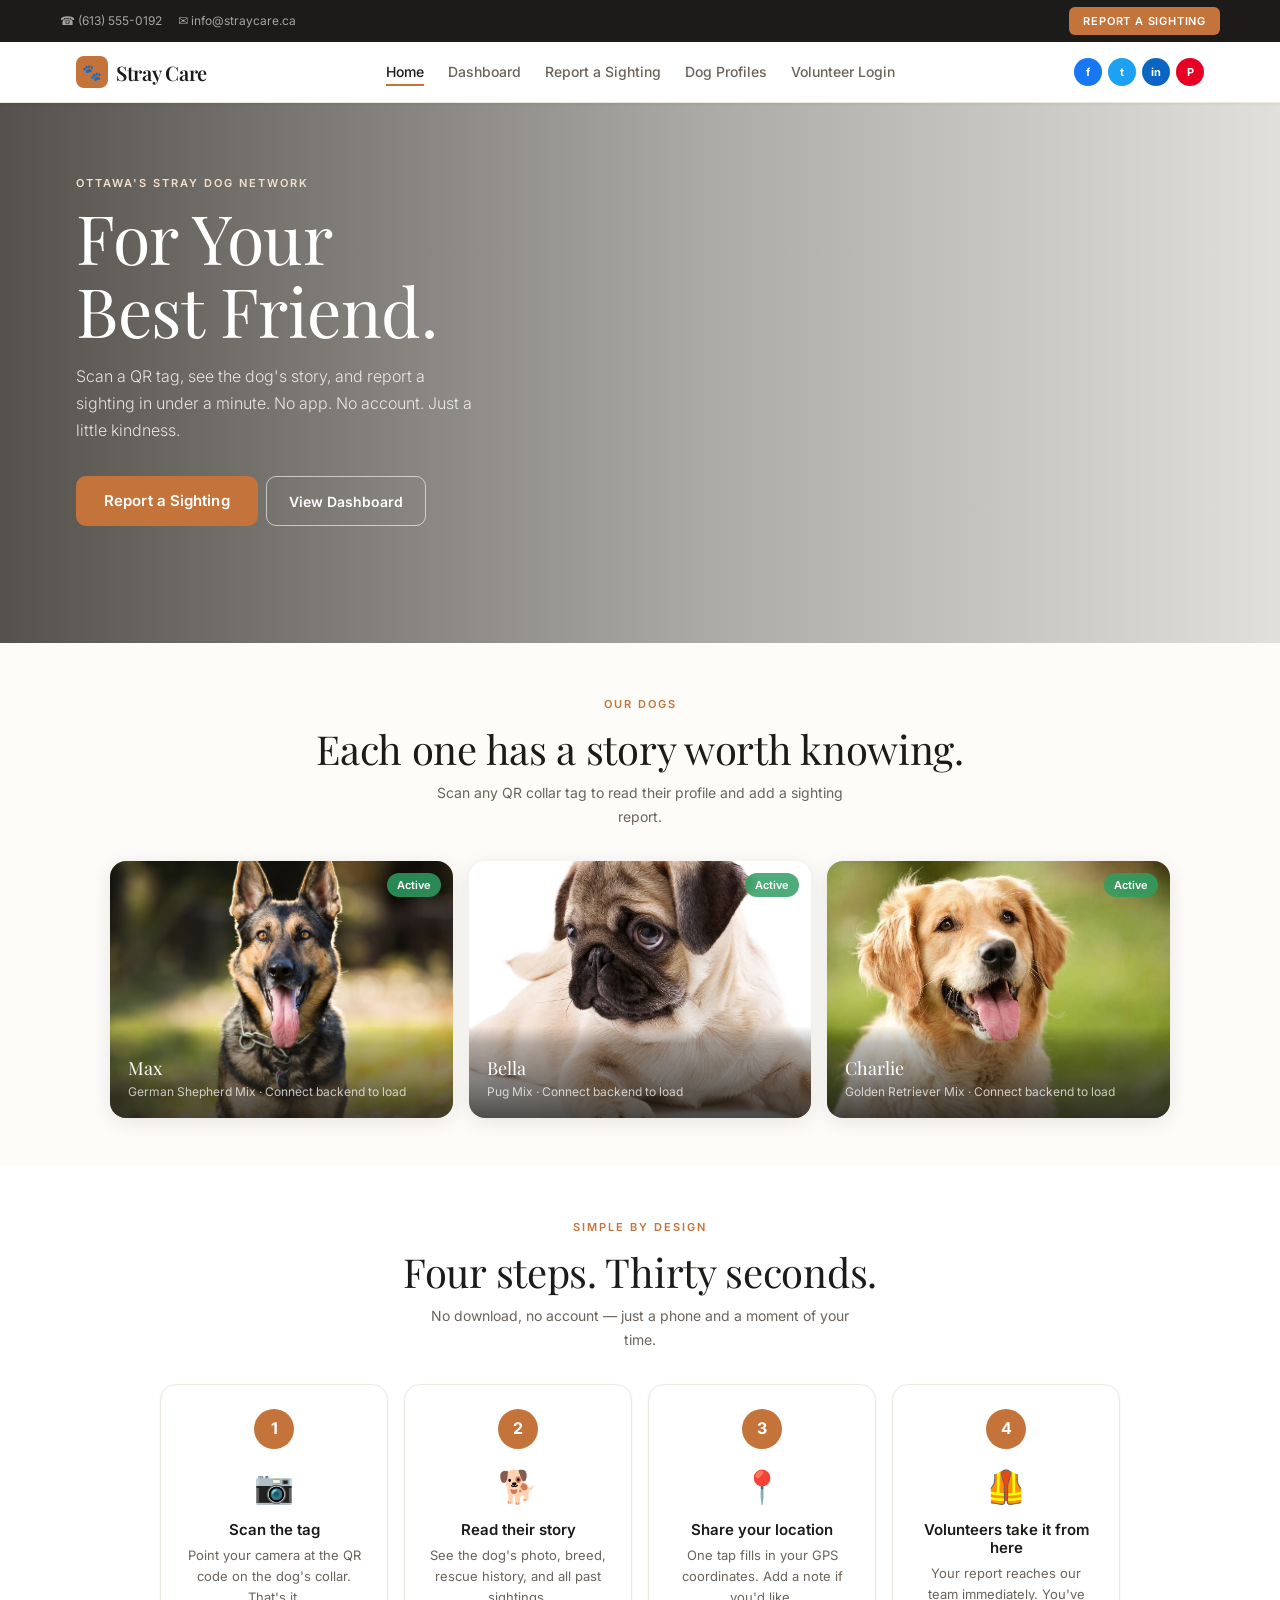
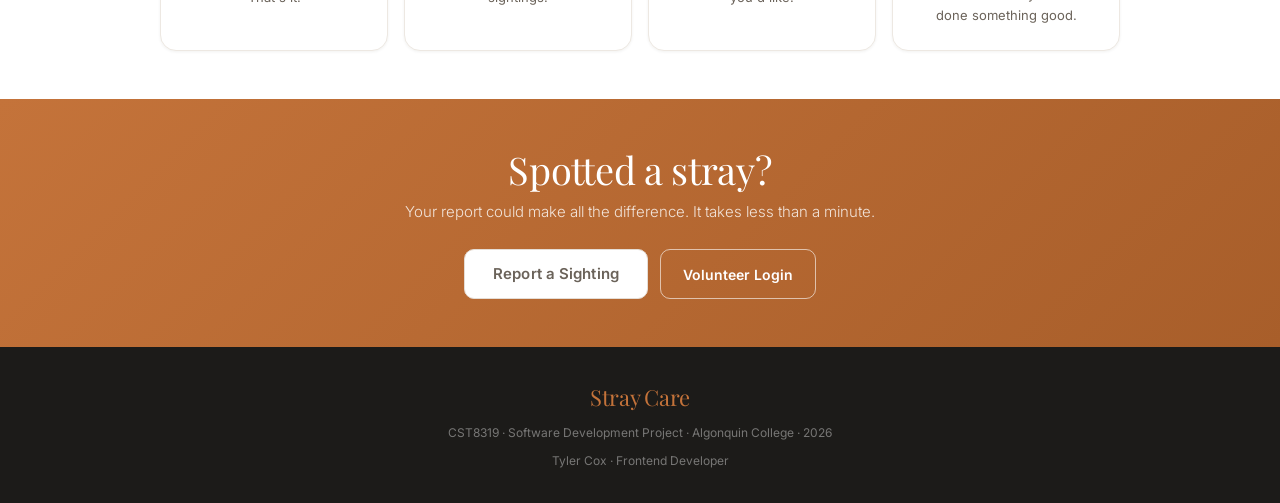
==== index.html @ 3dca555c "Initial commit — frontend complete for A3 Dog profile, sighting form, volunteer dashboard, homepage," ====
<!DOCTYPE html>
<html lang="en">
<head>
    <meta charset="UTF-8">
    <meta name="viewport" content="width=device-width, initial-scale=1.0">
    <meta name="description" content="Stray Care — helping communities track and reunite stray dogs using QR codes and GPS sighting reports.">
    <title>Stray Care — For Your Best Friend</title>
    <link rel="stylesheet" href="styles.css">
    <style>
        /* How-it-works */
        .steps { display: grid; grid-template-columns: 1fr; gap: var(--s4); max-width: 960px; margin: 0 auto; }
        @media (min-width: 580px) { .steps { grid-template-columns: repeat(2, 1fr); } }
        @media (min-width: 900px) { .steps { grid-template-columns: repeat(4, 1fr); } }

        .step {
            background: white; border-radius: var(--r-lg); padding: var(--s5);
            text-align: center; box-shadow: var(--shadow-xs);
            border: 1px solid var(--border-light);
        }
        .step-num {
            width: 40px; height: 40px; background: var(--amber); color: white;
            border-radius: 50%; display: flex; align-items: center; justify-content: center;
            font-weight: 700; font-size: 16px; margin: 0 auto var(--s3);
        }
        .step-icon { font-size: 32px; display: block; margin-bottom: var(--s2); }
        .step h3 { font-size: 15px; font-weight: 600; margin-bottom: 6px; color: var(--charcoal); }
        .step p  { font-size: 13px; color: var(--warm-mid); margin: 0; line-height: 1.6; }
    </style>
</head>
<body>
    <a href="#main-content" class="skip-link">Skip to main content</a>

    <div class="utility-bar">
        <div class="utility-bar-inner">
            <div class="utility-contacts">
                <span>☎ (613) 555-0192</span>
                <span>✉ info@straycare.ca</span>
            </div>
            <a href="sighting_form.html" class="btn-utility">Report a Sighting</a>
        </div>
    </div>

    <nav class="main-nav" role="navigation" aria-label="Main navigation">
        <div class="nav-inner">
            <a href="index.html" class="logo" aria-label="Stray Care home">
                <div class="logo-paw" aria-hidden="true">🐾</div>
                <span class="logo-name">Stray Care</span>
            </a>
            <ul class="nav-links">
                <li><a href="index.html" class="active">Home</a></li>
                <li><a href="volunteer_dashboard.html">Dashboard</a></li>
                <li><a href="sighting_form.html">Report a Sighting</a></li>
                <li><a href="dog_profile.html?id=1">Dog Profiles</a></li>
                <li><a href="login.html">Volunteer Login</a></li>
            </ul>
            <div class="nav-right">
                <div class="social-icons" aria-label="Social media">
                    <a href="#" class="social-icon fb" aria-label="Facebook">f</a>
                    <a href="#" class="social-icon tw" aria-label="Twitter">t</a>
                    <a href="#" class="social-icon li" aria-label="LinkedIn">in</a>
                    <a href="#" class="social-icon pi" aria-label="Pinterest">P</a>
                </div>
                <button class="nav-hamburger" id="hamburger-btn" aria-label="Toggle menu" aria-expanded="false" aria-controls="mobile-menu">
                    <span></span><span></span><span></span>
                </button>
            </div>
        </div>
        <div class="mobile-menu" id="mobile-menu" aria-hidden="true">
            <ul>
                <li><a href="index.html">Home</a></li>
                <li><a href="volunteer_dashboard.html">Dashboard</a></li>
                <li><a href="sighting_form.html">Report a Sighting</a></li>
                <li><a href="dog_profile.html?id=1">Dog Profiles</a></li>
                <li><a href="login.html">Volunteer Login</a></li>
            </ul>
        </div>
    </nav>

    <main id="main-content">

        <!-- Hero -->
        <section class="hero-section" aria-label="Welcome">
            <div class="container">
                <div class="hero-content">
                    <p class="hero-eyebrow">Ottawa's Stray Dog Network</p>
                    <h1 class="hero-heading">For Your<br>Best Friend.</h1>
                    <p class="hero-sub">
                        Scan a QR tag, see the dog's story, and report a sighting in under a minute.
                        No app. No account. Just a little kindness.
                    </p>
                    <div class="hero-actions">
                        <a href="sighting_form.html" class="btn btn-primary btn-lg">Report a Sighting</a>
                        <a href="volunteer_dashboard.html" class="btn-outline-white btn-lg">View Dashboard</a>
                    </div>
                </div>
            </div>
            <div class="wave-divider" aria-hidden="true">
                <svg viewBox="0 0 1200 120" preserveAspectRatio="none" xmlns="http://www.w3.org/2000/svg">
                    <path d="M321.39,56.44c58-10.79,114.16-30.13,172-41.86,82.39-16.72,168.19-17.73,250.45-.39C823.78,31,906.67,72,985.66,92.83c70.05,18.48,146.53,26.09,214.34,3V0H0V27.35A600.21,600.21,0,0,0,321.39,56.44Z" fill="#fdfcf9"/>
                </svg>
            </div>
        </section>

        <!-- Featured dogs -->
        <section class="section-cream" aria-label="Dogs in our network">
            <div class="container">
                <div class="section-header">
                    <span class="section-label">Our Dogs</span>
                    <h2 class="section-title">Each one has a story worth knowing.</h2>
                    <p class="section-sub">Scan any QR collar tag to read their profile and add a sighting report.</p>
                </div>
                <div class="featured-grid" id="featured-grid">
                    <!-- Skeleton cards while loading -->
                    <div style="border-radius:var(--r-lg);overflow:hidden;box-shadow:var(--shadow-sm);">
                        <img src="images/placeholder-1.jpg" alt="" aria-hidden="true" style="width:100%;aspect-ratio:4/3;object-fit:cover;display:block;filter:brightness(0.92);">
                        <div style="padding:14px 16px 16px;background:var(--cream-dark);"><div style="height:14px;border-radius:4px;background:#E0D8D0;margin-bottom:8px;width:55%;animation:shimmer 1.4s infinite;"></div><div style="height:11px;border-radius:4px;background:#EAE4DC;width:70%;animation:shimmer 1.4s infinite 0.1s;"></div></div>
                    </div>
                    <div style="border-radius:var(--r-lg);overflow:hidden;box-shadow:var(--shadow-sm);">
                        <img src="images/placeholder-2.jpg" alt="" aria-hidden="true" style="width:100%;aspect-ratio:4/3;object-fit:cover;object-position:center 20%;display:block;filter:brightness(0.92);">
                        <div style="padding:14px 16px 16px;background:var(--cream-dark);"><div style="height:14px;border-radius:4px;background:#E0D8D0;margin-bottom:8px;width:45%;animation:shimmer 1.4s infinite 0.15s;"></div><div style="height:11px;border-radius:4px;background:#EAE4DC;width:65%;animation:shimmer 1.4s infinite 0.25s;"></div></div>
                    </div>
                    <div style="border-radius:var(--r-lg);overflow:hidden;box-shadow:var(--shadow-sm);">
                        <img src="images/placeholder-3.jpg" alt="" aria-hidden="true" style="width:100%;aspect-ratio:4/3;object-fit:cover;display:block;filter:brightness(0.92);">
                        <div style="padding:14px 16px 16px;background:var(--cream-dark);"><div style="height:14px;border-radius:4px;background:#E0D8D0;margin-bottom:8px;width:60%;animation:shimmer 1.4s infinite 0.3s;"></div><div style="height:11px;border-radius:4px;background:#EAE4DC;width:75%;animation:shimmer 1.4s infinite 0.4s;"></div></div>
                    </div>
                </div>
                <style>@keyframes shimmer { 0%{background-position:200% 0} 100%{background-position:-200% 0} }</style>
            </div>
        </section>

        <!-- How it works -->
        <section class="section-white" aria-label="How it works">
            <div class="container">
                <div class="section-header">
                    <span class="section-label">Simple by design</span>
                    <h2 class="section-title">Four steps. Thirty seconds.</h2>
                    <p class="section-sub">No download, no account — just a phone and a moment of your time.</p>
                </div>
                <div class="steps">
                    <div class="step">
                        <div class="step-num" aria-hidden="true">1</div>
                        <span class="step-icon" aria-hidden="true">📷</span>
                        <h3>Scan the tag</h3>
                        <p>Point your camera at the QR code on the dog's collar. That's it.</p>
                    </div>
                    <div class="step">
                        <div class="step-num" aria-hidden="true">2</div>
                        <span class="step-icon" aria-hidden="true">🐕</span>
                        <h3>Read their story</h3>
                        <p>See the dog's photo, breed, rescue history, and all past sightings.</p>
                    </div>
                    <div class="step">
                        <div class="step-num" aria-hidden="true">3</div>
                        <span class="step-icon" aria-hidden="true">📍</span>
                        <h3>Share your location</h3>
                        <p>One tap fills in your GPS coordinates. Add a note if you'd like.</p>
                    </div>
                    <div class="step">
                        <div class="step-num" aria-hidden="true">4</div>
                        <span class="step-icon" aria-hidden="true">🦺</span>
                        <h3>Volunteers take it from here</h3>
                        <p>Your report reaches our team immediately. You've done something good.</p>
                    </div>
                </div>
            </div>
        </section>

        <!-- CTA band -->
        <section class="cta-band" aria-label="Call to action">
            <div class="container">
                <h2>Spotted a stray?</h2>
                <p>Your report could make all the difference. It takes less than a minute.</p>
                <div class="cta-band-row">
                    <a href="sighting_form.html" class="btn btn-secondary btn-lg">Report a Sighting</a>
                    <a href="login.html" class="btn-outline-white btn-lg">Volunteer Login</a>
                </div>
            </div>
        </section>

    </main>

    <footer class="site-footer">
        <span class="footer-logo">Stray Care</span>
        <p>CST8319 · Software Development Project · Algonquin College · 2026</p>
        <p style="margin-top:4px;">Tyler Cox · Frontend Developer</p>
    </footer>

    <script>
        // Hamburger
        const hamburger  = document.getElementById('hamburger-btn');
        const mobileMenu = document.getElementById('mobile-menu');
        hamburger.addEventListener('click', () => {
            const open = mobileMenu.classList.toggle('open');
            hamburger.setAttribute('aria-expanded', open);
            mobileMenu.setAttribute('aria-hidden', !open);
        });

        // Load featured dogs
        const API_BASE = 'http://localhost:8080/api';

        function esc(str) {
            const d = document.createElement('div');
            d.appendChild(document.createTextNode(String(str)));
            return d.innerHTML;
        }

        function fmtDate(iso) {
            if (!iso) return '';
            try { return new Date(iso).toLocaleDateString('en-US', { month: 'long', day: 'numeric', year: 'numeric' }); }
            catch { return ''; }
        }

        const STATUS_DOT = {
            ACTIVE:    { cls: 'active',    label: 'Active' },
            ADOPTED:   { cls: 'adopted',   label: 'Adopted' },
            RELOCATED: { cls: 'relocated', label: 'Relocated' }
        };

        async function loadFeatured() {
            const grid = document.getElementById('featured-grid');
            try {
                const res  = await fetch(`${API_BASE}/dogs`);
                if (!res.ok) throw new Error();
                const dogs = (await res.json()).slice(0, 3);

                if (!dogs.length) {
                    grid.innerHTML = `<div style="grid-column:1/-1;text-align:center;padding:40px;color:var(--warm-light);">
                        <p style="font-size:48px;margin-bottom:12px;">🐕</p>
                        <p>No dogs registered yet — connect the backend to see profiles here.</p></div>`;
                    return;
                }

                grid.innerHTML = '';
                dogs.forEach(dog => {
                    const cfg = STATUS_DOT[dog.status] || STATUS_DOT.ACTIVE;
                    const a   = document.createElement('a');
                    a.className = 'featured-card';
                    a.href      = `dog_profile.html?id=${dog.id}`;
                    a.setAttribute('aria-label', `${esc(dog.name)} — ${cfg.label}. View profile.`);

                    const PLACEHOLDERS = ['images/placeholder-1.jpg','images/placeholder-2.jpg','images/placeholder-3.jpg'];
                    const fallbackSrc  = PLACEHOLDERS[dog.id % 3];
                    const photo = `<img src="${dog.photoUrl ? esc(dog.photoUrl) : fallbackSrc}"
                                        alt="Photo of ${esc(dog.name)}" loading="lazy"
                                        style="width:100%;aspect-ratio:4/3;object-fit:cover;display:block;"
                                        onerror="this.src='${fallbackSrc}';">`;

                    a.innerHTML = `
                        ${photo}
                        <span class="card-dot ${cfg.cls}" aria-hidden="true">${cfg.label}</span>
                        <div class="featured-caption">
                            <h3>${esc(dog.name)}</h3>
                            <p>${esc(dog.breed || 'Mixed breed')} · ${fmtDate(dog.createdAt)}</p>
                        </div>`;
                    grid.appendChild(a);
                });
            } catch {
                // Fallback placeholder cards
                const placeholders = [
                    { name:'Max',     img:'images/placeholder-1.jpg', breed:'German Shepherd Mix' },
                    { name:'Bella',   img:'images/placeholder-2.jpg', breed:'Pug Mix' },
                    { name:'Charlie', img:'images/placeholder-3.jpg', breed:'Golden Retriever Mix' }
                ];
                grid.innerHTML = placeholders.map((p, i) => `
                    <a href="dog_profile.html?id=${i+1}" class="featured-card" aria-label="${p.name} — sample profile">
                        <img src="${p.img}" alt="Photo of ${p.name}" style="width:100%;aspect-ratio:4/3;object-fit:cover;display:block;">
                        <span class="card-dot active" aria-hidden="true">Active</span>
                        <div class="featured-caption">
                            <h3>${p.name}</h3>
                            <p>${p.breed} · Connect backend to load</p>
                        </div>
                    </a>`).join('');
            }
        }

        document.addEventListener('DOMContentLoaded', loadFeatured);
    </script>
</body>
</html>
---- styles.css ----
/* ============================================================================
   STRAY CARE SYSTEM — GLOBAL STYLES
   Author: Tyler Cox · Frontend Developer · CST8319
   ============================================================================ */

@import url('https://fonts.googleapis.com/css2?family=Playfair+Display:ital,wght@0,400;0,600;1,400&family=Inter:wght@300;400;500;600;700&display=swap');

/* ── Reset ── */
*, *::before, *::after { margin: 0; padding: 0; box-sizing: border-box; }

/* ── Variables ── */
:root {
    /* Brand */
    --amber:          #C4733A;
    --amber-dark:     #A85E2A;
    --amber-light:    #F0E0D0;
    --charcoal:       #1C1B19;
    --warm-mid:       #6B635A;
    --warm-light:     #A09890;
    --cream:          #FDFCF9;
    --cream-dark:     #F4F0EA;
    --white:          #FFFFFF;
    --border:         #E5DDD5;
    --border-light:   #EDE8E2;

    /* Status — kept vivid so they're scannable */
    --green:          #2E9E62;
    --green-bg:       #E8F7EF;
    --blue:           #2E6DB4;
    --blue-bg:        #E8F0FB;
    --grey:           #8A9099;
    --grey-bg:        #F0F1F3;
    --error:          #B94040;
    --error-bg:       #FDF2F2;
    --warning:        #B97A20;
    --warning-bg:     #FDF5E8;

    /* Shadows */
    --shadow-xs:  0 1px 3px rgba(28,27,25,0.06);
    --shadow-sm:  0 2px 8px rgba(28,27,25,0.08);
    --shadow-md:  0 4px 20px rgba(28,27,25,0.10);
    --shadow-lg:  0 8px 40px rgba(28,27,25,0.14);

    /* Spacing */
    --s1: 4px;  --s2: 8px;  --s3: 12px;  --s4: 16px;
    --s5: 24px; --s6: 32px; --s7: 48px;  --s8: 64px;

    /* Radius */
    --r-sm: 6px; --r-md: 10px; --r-lg: 16px; --r-pill: 100px;

    /* Type */
    --font-serif: 'Playfair Display', Georgia, 'Times New Roman', serif;
    --font-sans:  'Inter', system-ui, -apple-system, sans-serif;

    /* Transitions */
    --ease: 0.2s ease;
}

/* ── Base ── */
html { scroll-behavior: smooth; }

body {
    font-family: var(--font-sans);
    font-size: 15px;
    line-height: 1.65;
    color: var(--charcoal);
    background: var(--cream);
    -webkit-font-smoothing: antialiased;
}

img { max-width: 100%; display: block; }
a { color: var(--amber); text-decoration: none; transition: color var(--ease); }
a:hover { color: var(--amber-dark); text-decoration: underline; }
p { margin-bottom: var(--s2); }
p:last-child { margin-bottom: 0; }
h1, h2, h3, h4 { line-height: 1.2; color: var(--charcoal); }

/* ── Accessibility ── */
.skip-link {
    position: absolute; left: -9999px; top: var(--s2); z-index: 9999;
    padding: var(--s2) var(--s4); background: var(--amber); color: white;
    border-radius: var(--r-sm); font-weight: 600; font-size: 13px;
}
.skip-link:focus { left: var(--s4); }
:focus-visible { outline: 2px solid var(--amber); outline-offset: 3px; }

.visually-hidden {
    position: absolute; width: 1px; height: 1px; padding: 0; margin: -1px;
    overflow: hidden; clip: rect(0,0,0,0); white-space: nowrap; border-width: 0;
}

/* ── Containers ── */
.container { width: 100%; max-width: 1160px; margin: 0 auto; padding: 0 var(--s4); }
.content-narrow { max-width: 660px; margin: 0 auto; }
.content-xs     { max-width: 480px; margin: 0 auto; }

/* ── Utility bar ── */
.utility-bar {
    background: var(--charcoal);
    color: rgba(255,255,255,0.65);
    font-size: 12px;
    font-family: var(--font-sans);
    padding: 7px var(--s4);
}
.utility-bar-inner {
    display: flex; align-items: center; justify-content: space-between;
    gap: var(--s4); max-width: 1160px; margin: 0 auto; flex-wrap: wrap;
}
.utility-contacts { display: flex; gap: var(--s4); flex-wrap: wrap; }
.utility-contacts span {
    display: flex; align-items: center; gap: 5px; white-space: nowrap;
    color: rgba(255,255,255,0.60);
}
.btn-utility {
    background: var(--amber); color: white; font-size: 11px; font-weight: 600;
    font-family: var(--font-sans); letter-spacing: 0.8px; text-transform: uppercase;
    padding: 5px 14px; border-radius: var(--r-sm); border: none; cursor: pointer;
    text-decoration: none; display: inline-block; transition: background var(--ease);
    min-height: 28px; white-space: nowrap;
}
.btn-utility:hover { background: var(--amber-dark); text-decoration: none; color: white; }

/* ── Main nav ── */
.main-nav {
    background: white;
    border-bottom: 1px solid var(--border-light);
    position: sticky; top: 0; z-index: 200;
    box-shadow: var(--shadow-xs);
}
.nav-inner {
    display: flex; align-items: center; justify-content: space-between;
    gap: var(--s4); padding: 0 var(--s4);
    max-width: 1160px; margin: 0 auto; min-height: 60px;
}

/* Logo */
.logo {
    display: flex; align-items: center; gap: 8px;
    text-decoration: none; flex-shrink: 0;
}
.logo:hover { text-decoration: none; }
.logo-paw {
    width: 32px; height: 32px; background: var(--amber); border-radius: 8px;
    display: flex; align-items: center; justify-content: center;
    font-size: 16px; flex-shrink: 0;
}
.logo-name {
    font-family: var(--font-serif); font-size: 20px; font-weight: 600;
    color: var(--charcoal); letter-spacing: -0.3px;
}

/* Nav links */
.nav-links {
    display: none; list-style: none; gap: var(--s5);
    align-items: center; margin: 0; padding: 0;
}
.nav-links a {
    font-size: 14px; font-weight: 500; color: var(--warm-mid);
    text-decoration: none; padding: 4px 0;
    border-bottom: 2px solid transparent;
    transition: color var(--ease), border-color var(--ease);
    white-space: nowrap;
}
.nav-links a:hover, .nav-links a.active {
    color: var(--charcoal); border-bottom-color: var(--amber);
    text-decoration: none;
}

/* Nav right */
.nav-right { display: flex; align-items: center; gap: var(--s3); flex-shrink: 0; }

/* Social circles */
.social-icons { display: flex; gap: 6px; }
.social-icon {
    width: 28px; height: 28px; border-radius: 50%;
    display: flex; align-items: center; justify-content: center;
    font-size: 11px; font-weight: 700; color: white; text-decoration: none;
    transition: opacity var(--ease), transform var(--ease);
}
.social-icon:hover { opacity: 0.80; transform: scale(1.08); text-decoration: none; }
.social-icon.fb { background: #1877F2; }
.social-icon.tw { background: #1DA1F2; }
.social-icon.li { background: #0A66C2; }
.social-icon.pi { background: #E60023; }

/* Hamburger */
.nav-hamburger {
    display: flex; flex-direction: column; justify-content: center;
    gap: 5px; width: 36px; height: 36px;
    background: none; border: none; cursor: pointer; padding: 4px;
    border-radius: var(--r-sm);
}
.nav-hamburger span {
    display: block; height: 2px; background: var(--warm-mid);
    border-radius: 2px; transition: all var(--ease);
}

/* Mobile drawer */
.mobile-menu { display: none; background: white; border-top: 1px solid var(--border-light); padding: var(--s4); }
.mobile-menu.open { display: block; }
.mobile-menu ul { list-style: none; }
.mobile-menu ul li a {
    display: block; padding: 11px 0; border-bottom: 1px solid var(--border-light);
    font-size: 15px; font-weight: 500; color: var(--warm-mid); text-decoration: none;
}
.mobile-menu ul li:last-child a { border-bottom: none; }
.mobile-menu ul li a:hover { color: var(--amber); text-decoration: none; }

@media (min-width: 900px) {
    .nav-links     { display: flex; }
    .nav-hamburger { display: none; }
}

/* ── Buttons ── */
.btn {
    display: inline-flex; align-items: center; justify-content: center;
    gap: 6px; padding: 11px 22px; border: none; border-radius: var(--r-md);
    font-size: 14px; font-family: var(--font-sans); font-weight: 600;
    text-align: center; text-decoration: none; cursor: pointer;
    transition: all var(--ease); min-height: 44px; min-width: 44px;
    line-height: 1.2; white-space: nowrap; letter-spacing: 0.1px;
}
.btn:hover { text-decoration: none; }
.btn:disabled { opacity: 0.50; cursor: not-allowed !important; transform: none !important; box-shadow: none !important; }

.btn-primary { background: var(--amber); color: white; }
.btn-primary:hover:not(:disabled) { background: var(--amber-dark); color: white; transform: translateY(-1px); box-shadow: 0 6px 20px rgba(196,115,58,0.28); }
.btn-primary:active:not(:disabled) { transform: none; box-shadow: none; }

.btn-secondary { background: white; color: var(--warm-mid); border: 1px solid var(--border); }
.btn-secondary:hover:not(:disabled) { color: var(--charcoal); border-color: #C5BCB3; background: var(--cream); text-decoration: none; }

.btn-ghost { background: transparent; color: var(--amber); padding: 8px 12px; border-radius: var(--r-sm); }
.btn-ghost:hover { background: var(--amber-light); color: var(--amber-dark); text-decoration: none; }

.btn-danger { background: var(--error); color: white; }
.btn-danger:hover:not(:disabled) { background: #9A3333; color: white; }

.btn-block { width: 100%; }
.btn-lg { padding: 14px 28px; font-size: 15px; min-height: 50px; }
.btn-sm { padding: 7px 14px; font-size: 13px; min-height: 36px; }

.btn-spinner {
    border: 2px solid rgba(255,255,255,0.3); border-top-color: white;
    border-radius: 50%; width: 15px; height: 15px;
    animation: spin 0.7s linear infinite; flex-shrink: 0;
}
@keyframes spin { to { transform: rotate(360deg); } }

/* ── Hero ── */
.hero-section {
    position: relative; min-height: 480px; display: flex; align-items: center;
    background:
        linear-gradient(to right, rgba(20,16,10,0.72) 0%, rgba(20,16,10,0.35) 55%, rgba(20,16,10,0.12) 100%),
        url('https://images.unsplash.com/photo-1587300003388-59208cc962cb?w=1600&q=80') center/cover no-repeat;
    padding: var(--s8) var(--s4) 110px;
    overflow: hidden;
}

.hero-content { max-width: 520px; color: white; position: relative; z-index: 1; }

@media (min-width: 768px) { .hero-section { min-height: 540px; } }

.hero-eyebrow {
    font-size: 11px; font-weight: 600; letter-spacing: 2px;
    text-transform: uppercase; color: var(--amber-light); margin-bottom: var(--s2);
}

.hero-heading {
    font-family: var(--font-serif); font-size: clamp(40px, 6vw, 68px);
    font-weight: 400; color: white; line-height: 1.08;
    margin-bottom: var(--s4); letter-spacing: -0.5px;
}

.hero-sub {
    font-size: 16px; color: rgba(255,255,255,0.82); line-height: 1.7;
    margin-bottom: var(--s6); max-width: 400px; font-weight: 300;
}

.hero-actions { display: flex; flex-wrap: wrap; gap: var(--s2); }

/* Wave */
.wave-divider { display: none; position: absolute; bottom: -1px; left: 0; width: 100%; line-height: 0; }
.wave-divider svg { display: block; width: 100%; height: 60px; }
@media (min-width: 768px) { .wave-divider svg { height: 90px; } }

/* Outline-white hero button */
.btn-outline-white {
    background: transparent; color: white; border: 1.5px solid rgba(255,255,255,0.60);
    padding: 12px 22px; border-radius: var(--r-md); font-size: 14px;
    font-family: var(--font-sans); font-weight: 600; text-decoration: none;
    display: inline-flex; align-items: center; gap: 6px;
    transition: all var(--ease); min-height: 44px;
}
.btn-outline-white:hover { background: rgba(255,255,255,0.12); color: white; text-decoration: none; border-color: rgba(255,255,255,0.85); }

/* ── Section scaffolding ── */
.section-white { background: white; padding: var(--s7) var(--s4); }
.section-cream  { background: var(--cream); padding: var(--s7) var(--s4); }
.section-dark   { background: var(--charcoal); padding: var(--s7) var(--s4); }

.section-label {
    display: inline-block; font-size: 11px; font-weight: 600;
    letter-spacing: 2px; text-transform: uppercase; color: var(--amber);
    margin-bottom: var(--s3);
}

.section-title {
    font-family: var(--font-serif); font-size: clamp(26px, 4vw, 40px);
    font-weight: 400; color: var(--charcoal); margin-bottom: var(--s2);
    letter-spacing: -0.3px;
}

.section-sub {
    font-size: 14px; color: var(--warm-mid); max-width: 440px;
    margin: 0 auto; line-height: 1.7;
}

.section-header { text-align: center; margin-bottom: var(--s6); }

/* ── Cards (featured dog — photo + caption overlay) ── */
.featured-grid {
    display: grid; grid-template-columns: 1fr; gap: var(--s4);
    max-width: 1060px; margin: 0 auto;
}
@media (min-width: 580px) { .featured-grid { grid-template-columns: repeat(2, 1fr); } }
@media (min-width: 900px) { .featured-grid { grid-template-columns: repeat(3, 1fr); } }

.featured-card {
    border-radius: var(--r-lg); overflow: hidden;
    box-shadow: var(--shadow-md); position: relative;
    cursor: pointer; display: block; text-decoration: none;
    color: inherit; background: var(--cream-dark);
    transition: transform var(--ease), box-shadow var(--ease);
}
.featured-card:hover { transform: translateY(-5px); box-shadow: var(--shadow-lg); text-decoration: none; }

.featured-card img {
    width: 100%; aspect-ratio: 4/3; object-fit: cover; display: block;
    transition: transform 0.4s ease;
}
.featured-card:hover img { transform: scale(1.03); }

.featured-card-placeholder {
    width: 100%; aspect-ratio: 4/3;
    background: linear-gradient(135deg, #E8E0D5, #D5C9BC);
    display: flex; align-items: center; justify-content: center; font-size: 56px;
}

/* Caption band */
.featured-caption {
    position: absolute; bottom: 0; left: 0; right: 0;
    background: linear-gradient(to top, rgba(28,27,25,0.78) 0%, rgba(28,27,25,0.30) 80%, transparent 100%);
    padding: 32px 18px 16px;
}
.featured-caption h3 {
    font-family: var(--font-serif); font-size: 18px; font-weight: 400;
    color: white; margin-bottom: 2px;
}
.featured-caption p { font-size: 12px; color: rgba(255,255,255,0.72); margin: 0; }

/* Status dot badge on card */
.card-dot {
    position: absolute; top: 12px; right: 12px;
    padding: 3px 10px; border-radius: var(--r-pill);
    font-size: 11px; font-weight: 600; color: white;
    backdrop-filter: blur(4px);
}
.card-dot.active    { background: rgba(46,158,98,0.85); }
.card-dot.adopted   { background: rgba(46,109,180,0.85); }
.card-dot.relocated { background: rgba(138,144,153,0.85); }

/* ── Status badges ── */
.status-badge {
    display: inline-flex; align-items: center; gap: 5px;
    padding: 4px 12px; border-radius: var(--r-pill);
    font-size: 12px; font-weight: 600; white-space: nowrap; letter-spacing: 0.2px;
}
.status-badge.active    { background: var(--green-bg); color: var(--green); }
.status-badge.adopted   { background: var(--blue-bg);  color: var(--blue); }
.status-badge.relocated { background: var(--grey-bg);  color: var(--grey); }

/* ── Dog dashboard cards ── */
.dogs-grid {
    display: grid; grid-template-columns: 1fr; gap: var(--s4); padding: var(--s3) 0;
}
@media (min-width: 580px) { .dogs-grid { grid-template-columns: repeat(2, 1fr); } }
@media (min-width: 1000px) { .dogs-grid { grid-template-columns: repeat(3, 1fr); } }

.dog-card {
    background: white; border-radius: var(--r-lg); overflow: hidden;
    box-shadow: var(--shadow-sm); display: block; text-decoration: none;
    color: inherit; transition: transform var(--ease), box-shadow var(--ease);
    position: relative;
}
.dog-card:hover { transform: translateY(-4px); box-shadow: var(--shadow-lg); text-decoration: none; }
.dog-card:focus-visible { outline: 2px solid var(--amber); outline-offset: 2px; }

.dog-card-img {
    width: 100%; aspect-ratio: 1/1; object-fit: cover; display: block;
    background: var(--cream-dark);
}
.dog-card-placeholder {
    width: 100%; aspect-ratio: 1/1;
    background: linear-gradient(135deg, #E8E0D5, #D5C9BC);
    display: block; overflow: hidden;
}
.dog-card-placeholder img {
    width: 100%; height: 100%; object-fit: cover; display: block;
}
.dog-card-body { padding: var(--s4); }
.dog-card-name {
    font-family: var(--font-serif); font-size: 18px; font-weight: 400;
    color: var(--charcoal); margin-bottom: 3px;
}
.dog-card-breed { font-size: 13px; color: var(--warm-mid); margin-bottom: var(--s2); }
.dog-card-meta  { font-size: 12px; color: var(--warm-light); margin: var(--s2) 0 0; }

/* ── Search + filter bar ── */
.search-filter-bar {
    background: white; padding: var(--s3) var(--s4);
    border-bottom: 1px solid var(--border-light);
    position: sticky; top: 60px; z-index: 100; box-shadow: var(--shadow-xs);
}
.search-input-wrapper { position: relative; margin-bottom: var(--s2); }
.search-icon {
    position: absolute; left: 12px; top: 50%; transform: translateY(-50%);
    color: var(--warm-light); pointer-events: none; font-size: 15px;
}
.search-input {
    width: 100%; padding: 10px 12px 10px 38px;
    border: 1px solid var(--border); border-radius: var(--r-pill);
    font-size: 14px; font-family: var(--font-sans); min-height: 42px;
    transition: border-color var(--ease), box-shadow var(--ease);
    background: var(--cream);
}
.search-input:focus { outline: none; border-color: var(--amber); box-shadow: 0 0 0 3px rgba(196,115,58,0.12); background: white; }

.filter-buttons {
    display: flex; gap: var(--s2); overflow-x: auto;
    scrollbar-width: none; -webkit-overflow-scrolling: touch;
}
.filter-buttons::-webkit-scrollbar { display: none; }

.filter-btn {
    flex-shrink: 0; padding: 6px 16px; border: 1px solid var(--border);
    border-radius: var(--r-pill); background: white; color: var(--warm-mid);
    font-size: 13px; font-family: var(--font-sans); font-weight: 500;
    cursor: pointer; transition: all var(--ease); min-height: 34px; white-space: nowrap;
}
.filter-btn:hover { border-color: var(--amber); color: var(--amber); }
.filter-btn.active { background: var(--amber); border-color: var(--amber); color: white; font-weight: 600; }

/* ── General cards ── */
.card {
    background: white; border-radius: var(--r-lg);
    padding: var(--s5); box-shadow: var(--shadow-sm);
    margin-bottom: var(--s3);
}

/* ── Info rows (dog profile) ── */
.info-row {
    display: flex; align-items: flex-start; gap: var(--s3);
    padding: var(--s3) 0; border-bottom: 1px solid var(--border-light);
}
.info-row:last-child { border-bottom: none; padding-bottom: 0; }
.info-icon { font-size: 16px; flex-shrink: 0; width: 22px; text-align: center; margin-top: 2px; }
.info-content { flex: 1; }
.info-label { font-size: 11px; font-weight: 600; letter-spacing: 0.8px; text-transform: uppercase; color: var(--warm-light); margin-bottom: 2px; }
.info-value { font-size: 15px; color: var(--charcoal); margin: 0; }

/* ── Sighting summary ── */
.sighting-box {
    background: var(--cream); border: 1px solid var(--border-light);
    border-radius: var(--r-md); padding: var(--s4);
}
.sighting-row {
    display: flex; align-items: flex-start; gap: var(--s3);
    margin-bottom: var(--s2); font-size: 14px; color: var(--charcoal);
}
.sighting-row:last-child { margin-bottom: 0; }
.no-sightings { font-size: 13px; color: var(--warm-light); font-style: italic; }
.verified-pill {
    display: inline-flex; align-items: center; gap: 4px;
    background: var(--green-bg); color: var(--green);
    font-size: 12px; font-weight: 600; padding: 3px 10px;
    border-radius: var(--r-pill);
}

/* ── Alerts ── */
.alert {
    display: flex; align-items: flex-start; gap: var(--s3);
    padding: var(--s3) var(--s4); border-radius: var(--r-md);
    margin-bottom: var(--s4); font-size: 14px; line-height: 1.5;
}
.alert-error   { background: var(--error-bg);   color: var(--error);   border-left: 3px solid var(--error); }
.alert-success { background: var(--green-bg);   color: var(--green);   border-left: 3px solid var(--green); }
.alert-warning { background: var(--warning-bg); color: var(--warning); border-left: 3px solid var(--warning); }
.alert-info    { background: var(--blue-bg);    color: var(--blue);    border-left: 3px solid var(--blue); }
.alert-icon    { font-size: 16px; flex-shrink: 0; line-height: 1.5; }

/* ── Loading / states ── */
.spinner {
    border: 2.5px solid var(--border); border-top-color: var(--amber);
    border-radius: 50%; width: 40px; height: 40px;
    animation: spin 0.8s linear infinite; margin: 0 auto;
}
.loading-state { text-align: center; padding: var(--s8) var(--s4); color: var(--warm-mid); }
.loading-state p { margin-top: var(--s3); font-size: 14px; }

.state-page {
    display: flex; flex-direction: column; align-items: center;
    justify-content: center; text-align: center;
    padding: var(--s8) var(--s4); min-height: 50vh;
}
.state-page .state-icon { font-size: 56px; margin-bottom: var(--s4); }
.state-page h2 { font-family: var(--font-serif); font-weight: 400; margin-bottom: var(--s2); }
.state-page p  { color: var(--warm-mid); font-size: 14px; margin-bottom: var(--s5); max-width: 320px; }
.state-page .btn { min-width: 160px; }

/* ── Forms ── */
.form-card {
    background: white; border-radius: var(--r-lg);
    padding: var(--s5); margin-bottom: var(--s3);
    box-shadow: var(--shadow-sm);
}
.form-group { margin-bottom: var(--s5); }
.form-group:last-child { margin-bottom: 0; }

.form-section-label {
    font-size: 11px; font-weight: 600; letter-spacing: 1px;
    text-transform: uppercase; color: var(--warm-light);
    margin-bottom: var(--s4); display: block;
    padding-bottom: var(--s3); border-bottom: 1px solid var(--border-light);
}

label {
    display: block; margin-bottom: 6px;
    font-size: 13px; font-weight: 600; color: var(--warm-mid);
    letter-spacing: 0.2px;
}
label .optional { font-weight: 400; color: var(--warm-light); }

input[type="text"],
input[type="email"],
input[type="password"],
input[type="number"],
input[type="search"],
select,
textarea {
    width: 100%; padding: 11px 14px;
    border: 1px solid var(--border); border-radius: var(--r-md);
    font-size: 15px; font-family: var(--font-sans);
    color: var(--charcoal); background: var(--cream);
    transition: border-color var(--ease), box-shadow var(--ease), background var(--ease);
    min-height: 44px; appearance: none; -webkit-appearance: none;
}
input:focus, select:focus, textarea:focus {
    outline: none; border-color: var(--amber); background: white;
    box-shadow: 0 0 0 3px rgba(196,115,58,0.12);
}
input[readonly] { background: var(--cream-dark); color: var(--warm-mid); cursor: not-allowed; }
textarea { resize: vertical; min-height: 110px; line-height: 1.65; }
input::placeholder, textarea::placeholder { color: #C5BCB0; }

.help-text  { font-size: 12px; color: var(--warm-light); margin-top: 6px; line-height: 1.5; }
.char-count { font-size: 12px; color: var(--warm-light); text-align: right; margin-top: 5px; }
.char-count.warn { color: var(--warning); }

.field-error { color: var(--error); font-size: 12px; margin-top: 5px; display: none; }
.field-error.visible { display: block; }
input.invalid, textarea.invalid { border-color: var(--error); }

.checkbox-row {
    display: flex; align-items: center; gap: var(--s2);
    cursor: pointer; min-height: 44px;
}
.checkbox-row input[type="checkbox"] {
    width: 18px; height: 18px; min-height: unset; cursor: pointer;
    accent-color: var(--amber); flex-shrink: 0;
}
.checkbox-row span { font-size: 14px; color: var(--warm-mid); font-weight: 400; }

.coords-pair { display: grid; grid-template-columns: 1fr 1fr; gap: var(--s3); }

input[type="file"] {
    padding: 10px; border: 1.5px dashed var(--border);
    border-radius: var(--r-md); background: var(--cream);
    cursor: pointer; font-size: 13px; min-height: 44px;
}
input[type="file"]:hover { border-color: var(--amber); background: var(--amber-light); }

.photo-preview { margin-top: var(--s3); display: none; }
.photo-preview img { max-width: 100%; max-height: 200px; border-radius: var(--r-md); border: 1px solid var(--border); }
.photo-preview.show { display: block; }

/* ── Dashboard banner ── */
.dash-banner {
    background: var(--charcoal); color: rgba(255,255,255,0.90);
    padding: var(--s5) var(--s4);
}
.dash-banner h2 {
    font-family: var(--font-serif); font-size: clamp(20px, 3vw, 28px);
    font-weight: 400; color: white; margin-bottom: 3px; letter-spacing: -0.3px;
}
.dash-banner p { font-size: 13px; color: rgba(255,255,255,0.55); margin: 0; }

.stat-pills { display: flex; gap: var(--s2); margin-top: var(--s3); flex-wrap: wrap; }
.stat-pill {
    background: rgba(255,255,255,0.10); border-radius: var(--r-pill);
    padding: 4px 12px; font-size: 12px; font-weight: 500; color: rgba(255,255,255,0.70);
    white-space: nowrap; border: 1px solid rgba(255,255,255,0.12);
}

.results-count { font-size: 12px; color: var(--warm-light); padding: var(--s2) var(--s4) 0; }

/* ── Site footer ── */
.site-footer {
    background: var(--charcoal); color: rgba(255,255,255,0.40);
    text-align: center; padding: var(--s6) var(--s4); font-size: 12px;
}
.site-footer a { color: rgba(255,255,255,0.55); }
.site-footer .footer-logo {
    font-family: var(--font-serif); font-size: 22px; color: var(--amber);
    display: block; margin-bottom: var(--s2); letter-spacing: -0.3px;
}

/* ── Dog profile photo ── */
.dog-photo-wrap {
    width: 100%; aspect-ratio: 1/1;
    background: linear-gradient(135deg, #E8E0D5, #D5C9BC);
    overflow: hidden; position: relative; border-radius: var(--r-lg);
}
.dog-photo-wrap img { width: 100%; height: 100%; object-fit: cover; display: block; }
/* dog-photo-placeholder removed — real images used instead */

/* ── Dog name / title ── */
.dog-title { font-family: var(--font-serif); font-size: clamp(28px, 5vw, 40px); font-weight: 400; letter-spacing: -0.5px; margin-bottom: 3px; }
.dog-breed-line { font-size: 14px; color: var(--warm-mid); }

/* ── GPS button ── */
.btn-gps {
    background: var(--charcoal); color: white; width: 100%;
    border: none; border-radius: var(--r-md); padding: 13px;
    font-family: var(--font-sans); font-size: 14px; font-weight: 600;
    cursor: pointer; display: flex; align-items: center; justify-content: center;
    gap: 8px; min-height: 48px; transition: all var(--ease);
}
.btn-gps:hover:not(:disabled) { background: #333; transform: translateY(-1px); box-shadow: var(--shadow-md); }
.btn-gps.success { background: var(--green); cursor: default; }
.btn-gps:disabled { opacity: 0.55; cursor: not-allowed; }

/* ── CTA band ── */
.cta-band {
    background: linear-gradient(135deg, var(--amber) 0%, var(--amber-dark) 100%);
    padding: var(--s7) var(--s4); text-align: center; color: white;
}
.cta-band h2 { font-family: var(--font-serif); font-size: clamp(24px, 4vw, 38px); font-weight: 400; color: white; margin-bottom: var(--s2); letter-spacing: -0.3px; }
.cta-band p  { color: rgba(255,255,255,0.82); margin-bottom: var(--s5); font-weight: 300; font-size: 15px; }
.cta-band-row { display: flex; flex-wrap: wrap; gap: var(--s3); justify-content: center; }

/* ── Divider ── */
.divider { height: 1px; background: var(--border-light); margin: var(--s4) 0; }
.text-center { text-align: center; }
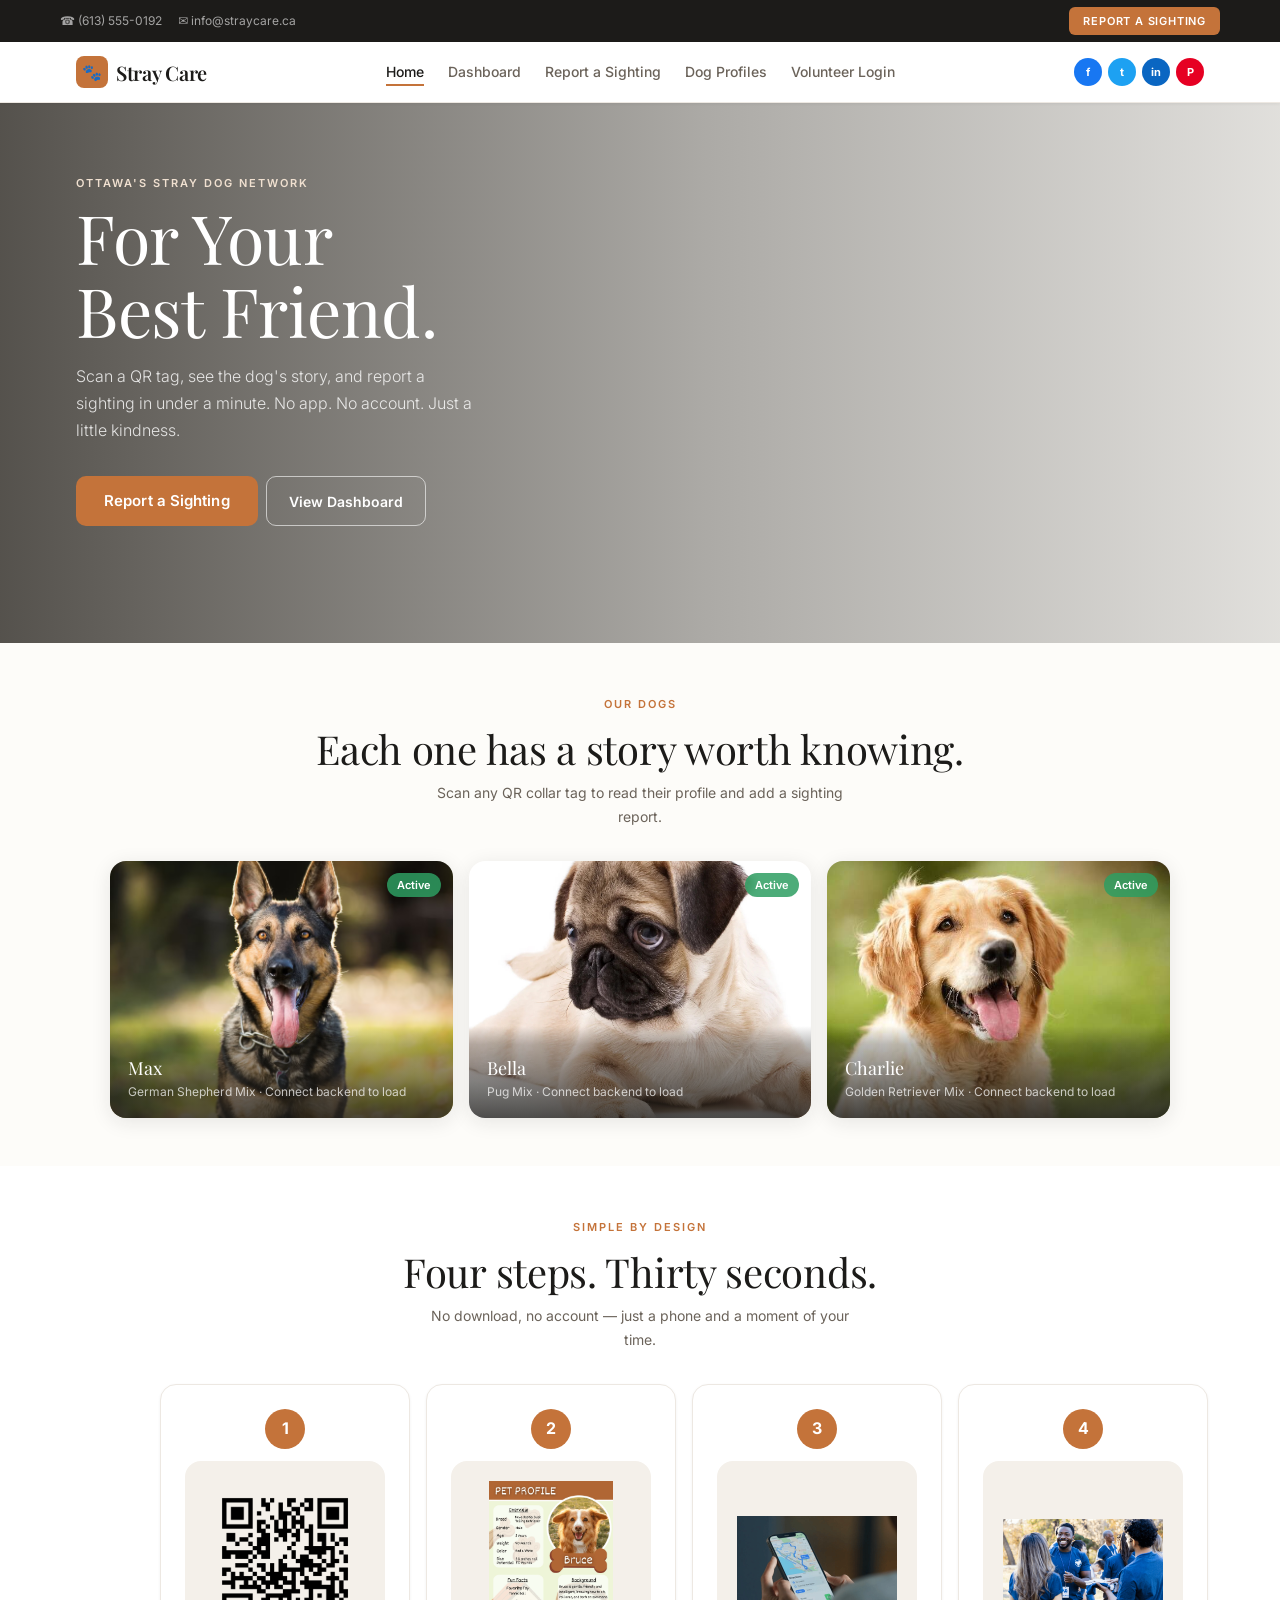
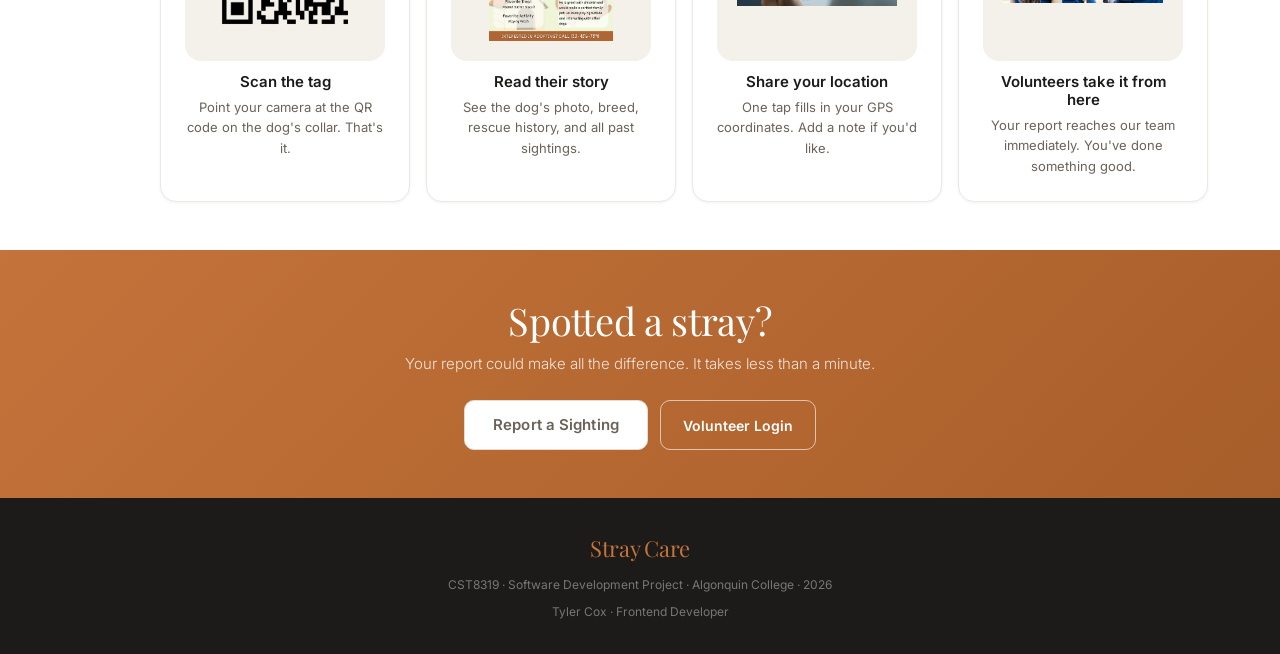
==== commit 201d4230: "Images added to 4 steps" ====
--- a/index.html
+++ b/index.html
@@ -22,7 +22,8 @@
             border-radius: 50%; display: flex; align-items: center; justify-content: center;
             font-weight: 700; font-size: 16px; margin: 0 auto var(--s3);
         }
-        .step-icon { font-size: 32px; display: block; margin-bottom: var(--s2); }
+        .step-icon { display: flex; align-items: center; justify-content: center; margin: 0 auto var(--s3); width: 200px; height: 200px; background: var(--cream-dark); border-radius: var(--r-lg); padding: 20px; }
+        .step-icon img { width: 100%; height: 100%; object-fit: contain; }
         .step h3 { font-size: 15px; font-weight: 600; margin-bottom: 6px; color: var(--charcoal); }
         .step p  { font-size: 13px; color: var(--warm-mid); margin: 0; line-height: 1.6; }
     </style>
@@ -139,25 +140,33 @@
                 <div class="steps">
                     <div class="step">
                         <div class="step-num" aria-hidden="true">1</div>
-                        <span class="step-icon" aria-hidden="true">📷</span>
+                        <div class="step-icon">
+                            <img src="images/QR code.png" alt="QR code scan">
+                        </div>
                         <h3>Scan the tag</h3>
                         <p>Point your camera at the QR code on the dog's collar. That's it.</p>
                     </div>
                     <div class="step">
                         <div class="step-num" aria-hidden="true">2</div>
-                        <span class="step-icon" aria-hidden="true">🐕</span>
+                        <div class="step-icon">
+                            <img src="images/Pet Profile.png" alt="Dog profile">
+                        </div>
                         <h3>Read their story</h3>
                         <p>See the dog's photo, breed, rescue history, and all past sightings.</p>
                     </div>
                     <div class="step">
                         <div class="step-num" aria-hidden="true">3</div>
-                        <span class="step-icon" aria-hidden="true">📍</span>
+                        <div class="step-icon">
+                            <img src="images/Location.png" alt="GPS location pin">
+                        </div>
                         <h3>Share your location</h3>
                         <p>One tap fills in your GPS coordinates. Add a note if you'd like.</p>
                     </div>
                     <div class="step">
                         <div class="step-num" aria-hidden="true">4</div>
-                        <span class="step-icon" aria-hidden="true">🦺</span>
+                        <div class="step-icon">
+                            <img src="images/Voluteer.png" alt="Volunteer">
+                        </div>
                         <h3>Volunteers take it from here</h3>
                         <p>Your report reaches our team immediately. You've done something good.</p>
                     </div>
